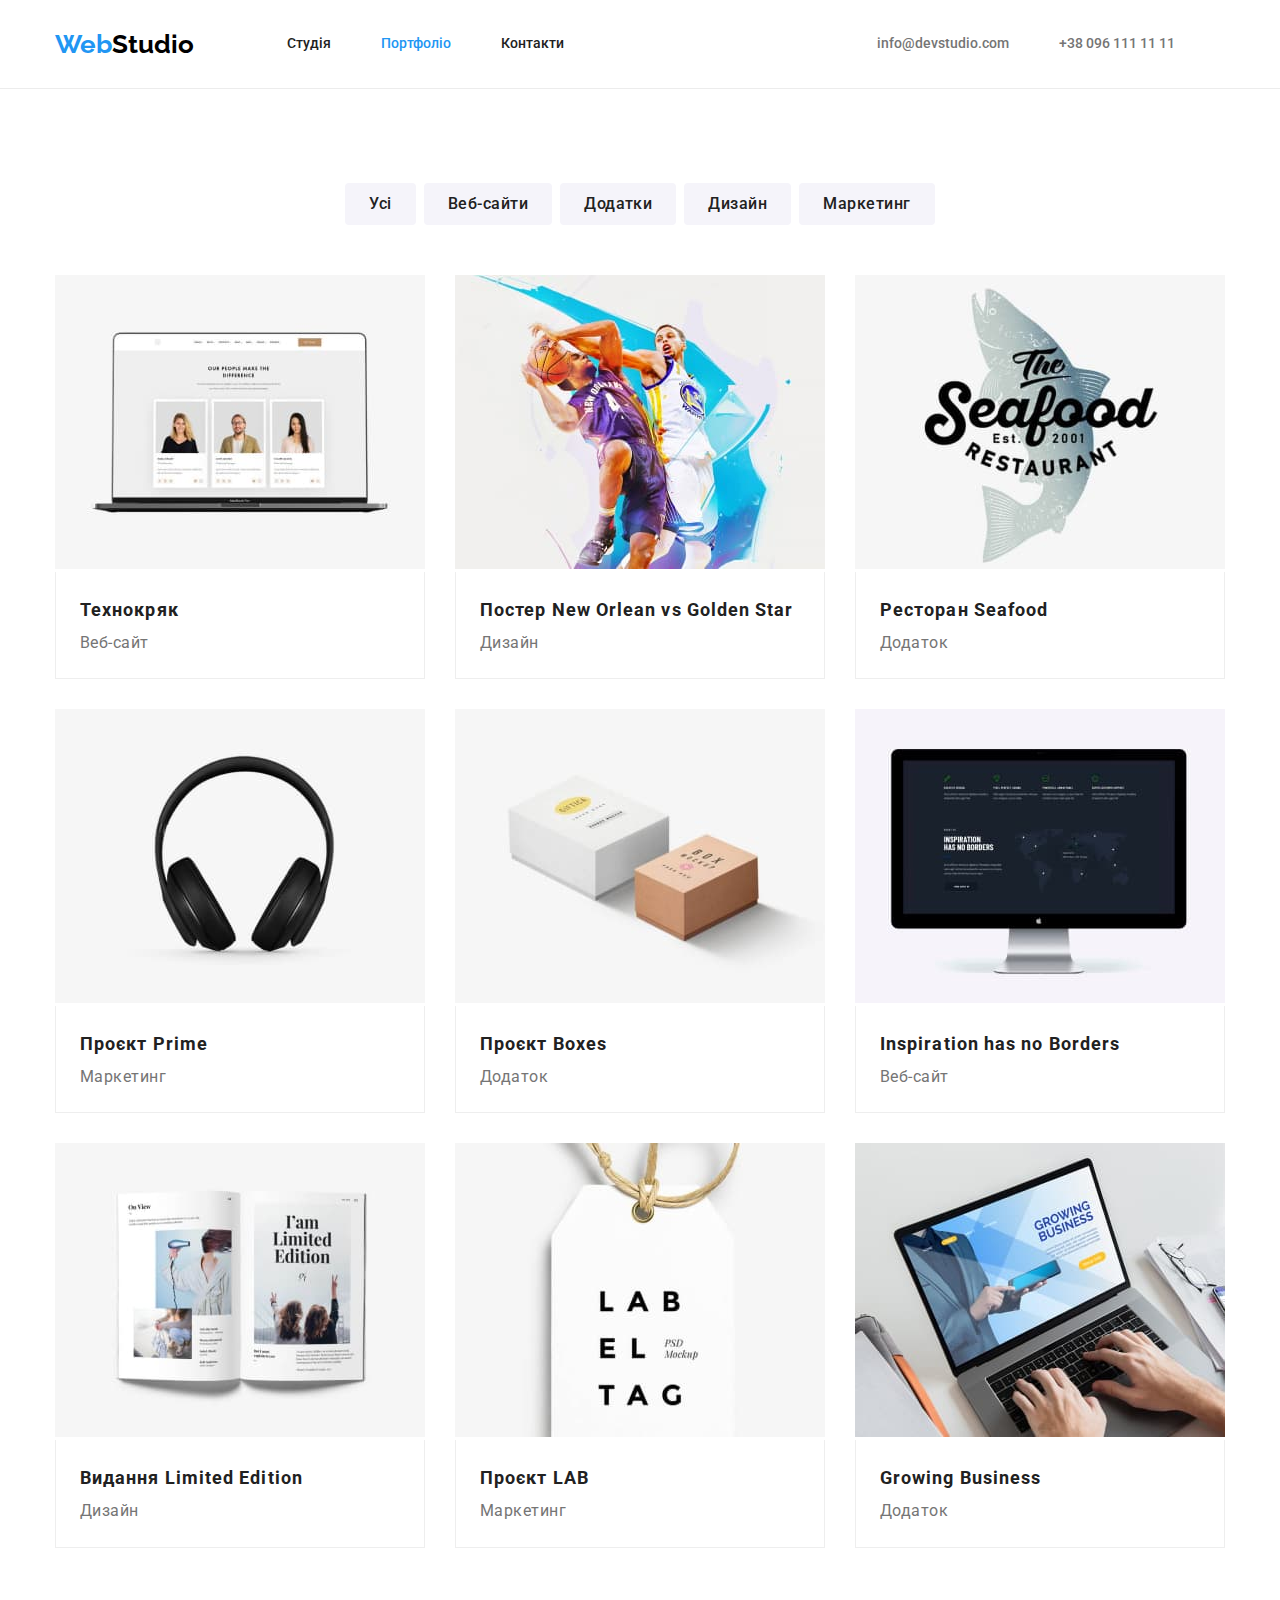
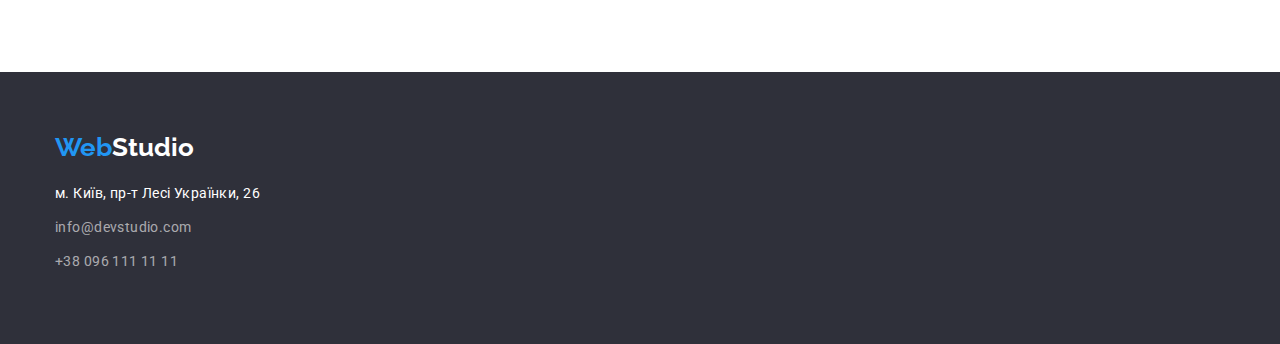
==== portfolio.html @ 7c30588b "/" ====
<!DOCTYPE html>
<html lang="uk">
    <head>
        <meta charset="UTF-8">
        <meta http-equiv="X-UA-Compatible" content="IE=edge">
        <meta name="viewport" content="width=device-width, initial-scale=1.0">
        <link href="https://fonts.googleapis.com/css2?family=Montserrat:wght@400;700&family=Raleway:wght@700&family=Roboto:wght@400;500;700;900&display=swap" rel="stylesheet">
        <link rel="stylesheet" href="https://cdnjs.cloudflare.com/ajax/libs/modern-normalize/1.1.0/modern-normalize.min.css">
        <link rel="stylesheet" href="./css/styles.css">
        <title>WebStudio</title>
    </head>
<body>
    <header class="header">
        <div class="container main-nav">
            <nav class="nav-heder">
                <a class="logo-type" href="/"><span class="logo">Web</span>Studio</a>
                <ul class="site-nav items-nav">
                    <li class="items"><a class="link" href="./index.html">Студія</a></li>
                    <li class="items"><a class="link current" href="./portfolio.html">Портфоліо</a></li>
                    <li class="items"><a class="link" href="#">Контакти</a></li>
                </ul>
            </nav>
                <ul class="auth-nav items-nav">
                    <li class="items"><a class="link" href="mailto:info@devstudio.com">info@devstudio.com</a></li>
                    <li class="items"><a class="link" href="tel:+380961111111">+38 096 111 11 11</a></li>
                </ul>
        </div>
    </header>
    <main>
        <section class="portfolio-nav">
            <div class="container">
                <h1 class="visually-hidden">Наші проекти</h1>
            <ul class="about">
                <li class="about-nav"><button class="list-button" type="button">Усі</button></li>
                <li class="about-nav"><button class="list-button" type="button">Веб-сайти</button></li>
                <li class="about-nav"><button class="list-button" type="button">Додатки</button></li>
                <li class="about-nav"><button class="list-button" type="button">Дизайн</button></li>
                <li class="about-nav"><button class="list-button" type="button">Маркетинг</button></li>
            </ul>
            </div>
            <div class="container">
                <ul class="flex-container">
                    <li class="flex-element">
                        <img src="./images/tehnokryak.jpg" alt="Команда веб-сайту" width="370">
                        <div class="subtitle-element">
                            <h2 class="heading">Технокряк</h2>
                            <p class="subtitle">Веб-сайт</p>
                        </div>
                    </li>
                    <li class="flex-element">
                        <img src="./images/orlean.jpg" alt="Два чоловіка грають у баскетбол" width="370">
                        <div class="subtitle-element">
                            <h2 class="heading">Постер New Orlean vs Golden Star</h2>
                            <p class="subtitle">Дизайн</p>
                        </div>
                    </li>
                    <li class="flex-element">
                        <img src="./images/seafood.jpg" alt="Логотип ресторану Seafood" width="370">
                        <div class="subtitle-element">
                            <h2 class="heading">Ресторан Seafood</h2>
                            <p class="subtitle">Додаток</p>
                        </div>
                    </li>
                    <li class="flex-element">
                        <img src="./images/prime.jpg" alt="Навушники" width="370">
                        <div class="subtitle-element">
                            <h2 class="heading">Проєкт Prime</h2>
                            <p class="subtitle">Маркетинг</p>
                        </div>
                    </li>
                    <li class="flex-element">
                        <img src="./images/Boxes.jpg" alt="Дві коробки" width="370">
                        <div class="subtitle-element">
                            <h2 class="heading">Проєкт Boxes</h2>
                            <p class="subtitle">Додаток</p>
                        </div>
                    </li>
                    <li class="flex-element">
                        <img src="./images/inspiration.jpg" alt="Монітор" width="370">
                        <div class="subtitle-element">
                            <h2 class="heading">Inspiration has no Borders</h2>
                            <p class="subtitle">Веб-сайт</p>
                        </div>
                    </li>
                    <li class="flex-element">
                        <img src="./images/limited.jpg" alt="Розкритий журнал" width="370">
                        <div class="subtitle-element">
                            <h2 class="heading">Видання Limited Edition</h2>
                            <p class="subtitle">Дизайн</p>
                        </div>
                    </li>
                    <li class="flex-element">
                        <img src="./images/lab.jpg" alt="Зображення ярлика" width="370">
                        <div class="subtitle-element">
                            <h2 class="heading">Проєкт LAB</h2>
                            <p class="subtitle">Маркетинг</p>
                        </div>
                    </li>
                    <li class="flex-element">
                        <img src="./images/business.jpg" alt="Робота за ноутбуком" width="370">
                        <div class="subtitle-element">
                            <h2 class="heading">Growing Business</h2>
                            <p class="subtitle">Додаток</p>
                        </div>
                    </li>
                </ul>
            </div>
            
        </section>
    </main>
    <footer class="bottom"> 
        <div class="container"> 
            <a class="logo-type one" href="/"><span class="logo">Web</span>Studio</a> 
            <address> 
                <ul> 
                    <li class="basement"> 
                        <a class="list" href="https://goo.gl/maps/CPtrU1FHBa2aNyZL9" target="_blank" 
                        rel="noopener noreferrer nofollow">м. Київ, пр-т Лесі Українки, 26</a> 
                    </li> 
                    <li class="basement"> 
                        <a class="list item" href="mailto:info@devstudio.com">info@devstudio.com</a> 
                    </li> 
                    <li class="basement"> 
                        <a class="list item" href="tel:+380961111111">+38 096 111 11 11</a> 
                    </li> 
                </ul> 
            </address> 
        </div> 
    </footer>
</body>
</html>
---- css/styles.css ----
:root{
    --color-primery: #212121;
    --color-secondary: #757575;
    --color-brend: #2196f3;
    --color-accent:#ffffff;
    --background-primery: #f5f5f5;
}

body{
    color: var(--color-primery);
    font-family: "Roboto", sans-serif;
    font-size: 14px;
    font-weight: 400;
}

li {
    list-style: none;
}

h1,
h2,
h3,
p,
ul{
    margin: 0;
    padding: 0;
}

/* header */

.header{
    display: block;
    border-bottom: 1px solid #ececec;
}

.items-nav{
    margin: 0;
    padding: 0;
    list-style: none;
}

.container {
max-width: 1200px;
margin-left: auto;
margin-right: auto;
padding: 0 15px;
}

.site-nav {
    display: flex;
    margin-left: 93px;
    
}

.site-nav .link{
    display: block;
   
}

.items{
    margin-right: 50px;
}

.site-nav .items:not(:last-child) {
    margin-right: 50px;
}

.nav-heder{
    display: flex;
    align-items: center;
}

.auth-nav{
    color: var(--color-secondary);

    display: flex;
    margin-left: auto;
}

.auth-nav .item + .item{
    margin-left: 50px;
}

.main-nav{
    line-height: 1.71;

    display: flex;
    align-items:center;
}


.logo-type{
    color: #000000;
    font-family: 'Raleway',sans-serif;
    font-weight: 700;
    font-size: 26px;
    line-height: 1.19;
    text-decoration: none;

    display: flex;
    }

.logo{
  color: var(--color-brend);
  text-decoration: none;
}

.link{
    color: inherit;
    font-weight: 500;
    text-decoration: none;

    padding-top: 32px;
    padding-bottom: 32px;
}

.site-nav .link:hover, 
.site-nav .link:focus{
    color: var(--color-brend);
}

.site-nav .link.current{
    color: var(--color-brend);
}

.auth-nav .link:hover, 
.auth-nav .link:focus{
    color: var(--color-brend);
}


/* main */

.section{
    padding-top: 47px;
    padding-bottom: 47px;
    }

.features{
    padding-top: 94px;
    padding-bottom: 94px;
}    

.hero{
    line-height: 1.71;

    text-align: center;
    padding: 200px 0;
    background: #2f303a;
}
.section-caption{
    color: var(--color-accent);
    font-weight: 900;
    font-size: 44px;
    line-height: 1.36;
    text-align: center;
    letter-spacing: 0.06em;
    text-transform: uppercase;

    width: 696px;
    margin-top: 0;
    margin-bottom: 30px;
    margin-left: auto;
    margin-right: auto;
}
.buttons{
    color: var(--color-accent);
   background-color: var(--color-brend); 
    font-weight: 700;
    font-size: 16px;
    line-height: 1.88;
    width: 216px;
    padding: 10px;

    align-items: center;
    text-align: center;
    letter-spacing: 0.06em;
    cursor: pointer;
    border-radius: 4px;
    border-color: transparent;
}

.buttons:hover,
.buttons:focus{
    color: var(--color-accent);
    background-color: var(--color-secondary);
}

.work{
    display: flex;

    line-height: 1.71;
}    

.work .work-item:not(:last-child) {
    margin-right: 30px;
}

.visually-hidden {
    position: absolute;
    white-space: nowrap;
    width: 1px;
    height: 1px;
    overflow: hidden;
    border: 0;
    padding: 0;
    clip: rect(0 0 0 0);
    clip-path: inset(50%);
    margin: -1px;
}

.title{
    font-size: 14px;
    font-weight: 700;
    text-transform: uppercase;
    line-height: 1.17;

    margin-bottom: 10px;
}

.work-text{
    color: var(--color-secondary);
}

.section-subject{
    padding-bottom: 94px;
}

.subject{
    font-weight: 700;
    font-size: 36px;
    line-height: 1.17;
    text-align: center;
    letter-spacing: 0.03em;

    margin-bottom: 50px;
}

.section-img{
    /* background: #f5f4fa; */

    padding-top: 94px;
    padding-bottom: 94px;
}

.img{
    line-height: 1.71;

    display: flex;
    max-width: 100%;
    height: auto;
}

.img .img-item:not(:last-child) {
    padding-right: 30px;
}

.img-item{
    text-align: center;
}

.name-desc{
    padding-top: 30px;
    padding-bottom: 30px;
}
.name{
    font-weight: 500;
    font-size: 16px;
    line-height: 1.19;
    letter-spacing: 0.03em;

    padding-bottom: 10px;
}

.desc{
    font-size: 16px;
    line-height: 1.19;
    color: var(--color-secondary);
    letter-spacing: 0.03em;
}

/* footer */

.bottom{
    background: #2f303a;

    display: block;
    padding-top: 60px;
    padding-bottom: 60px;
}

.one{
    color: var(--color-accent);
    margin-bottom: 20px;
}

.list{
    color: var(--color-accent);
    letter-spacing: 0.03em;
    font-style: normal;
    text-decoration: none;
    line-height: 1.71;
}
  
.list:hover,
.list:focus{
color: var(--color-brend);
}

.item{
    color: rgba(255, 255, 255, 0.6);
} 

.basement{
    margin-bottom: 10px;
}

/* Portfolio */

.list-button{
    color: var(--color-primery);
    background-color: #f5f4fa;
    font-weight: 500;
    font-size: 16px;
    line-height: 1.63;  
    letter-spacing: 0.03em;
    cursor: pointer;

    border-radius: 4px;
    padding-top: 6px;
    padding-bottom: 6px;
    padding-left: 22px;
    padding-right: 22px;
    border-color: transparent;
}

.list-button:hover, 
.list-button:focus{
    color: var(--color-accent);
    background-color: #2196f3;
}

.heading{
    font-weight: 700;
    font-size: 18px;
    line-height: 2;
    letter-spacing: 0.06em;
}

.subtitle{
    font-size: 16px;
    line-height: 1.88;
    letter-spacing: 0.03em;
    color: var(--color-secondary);
}

.portfolio-nav{
    padding-bottom: 94px;
    padding-top: 94px;
}
   
.about{
    display: flex;
    justify-content: center;
    margin-bottom: 50px;
}

.about .about-nav:not(:last-child) {
    padding-right: 8px;
}

.flex-container{
    display: flex;
    flex-wrap: wrap;

}

.flex-element{
    width: 370px;
    margin-right: 30px;
    margin-bottom: 30px;
}

.flex-element:nth-child(3n){
    margin-right: 0;
}

.subtitle-element{
    padding: 20px 24px;
    border-bottom: 1px solid #EEEEEE;
    border-left: 1px solid #EEEEEE;
    border-right: 1px solid #EEEEEE;
}
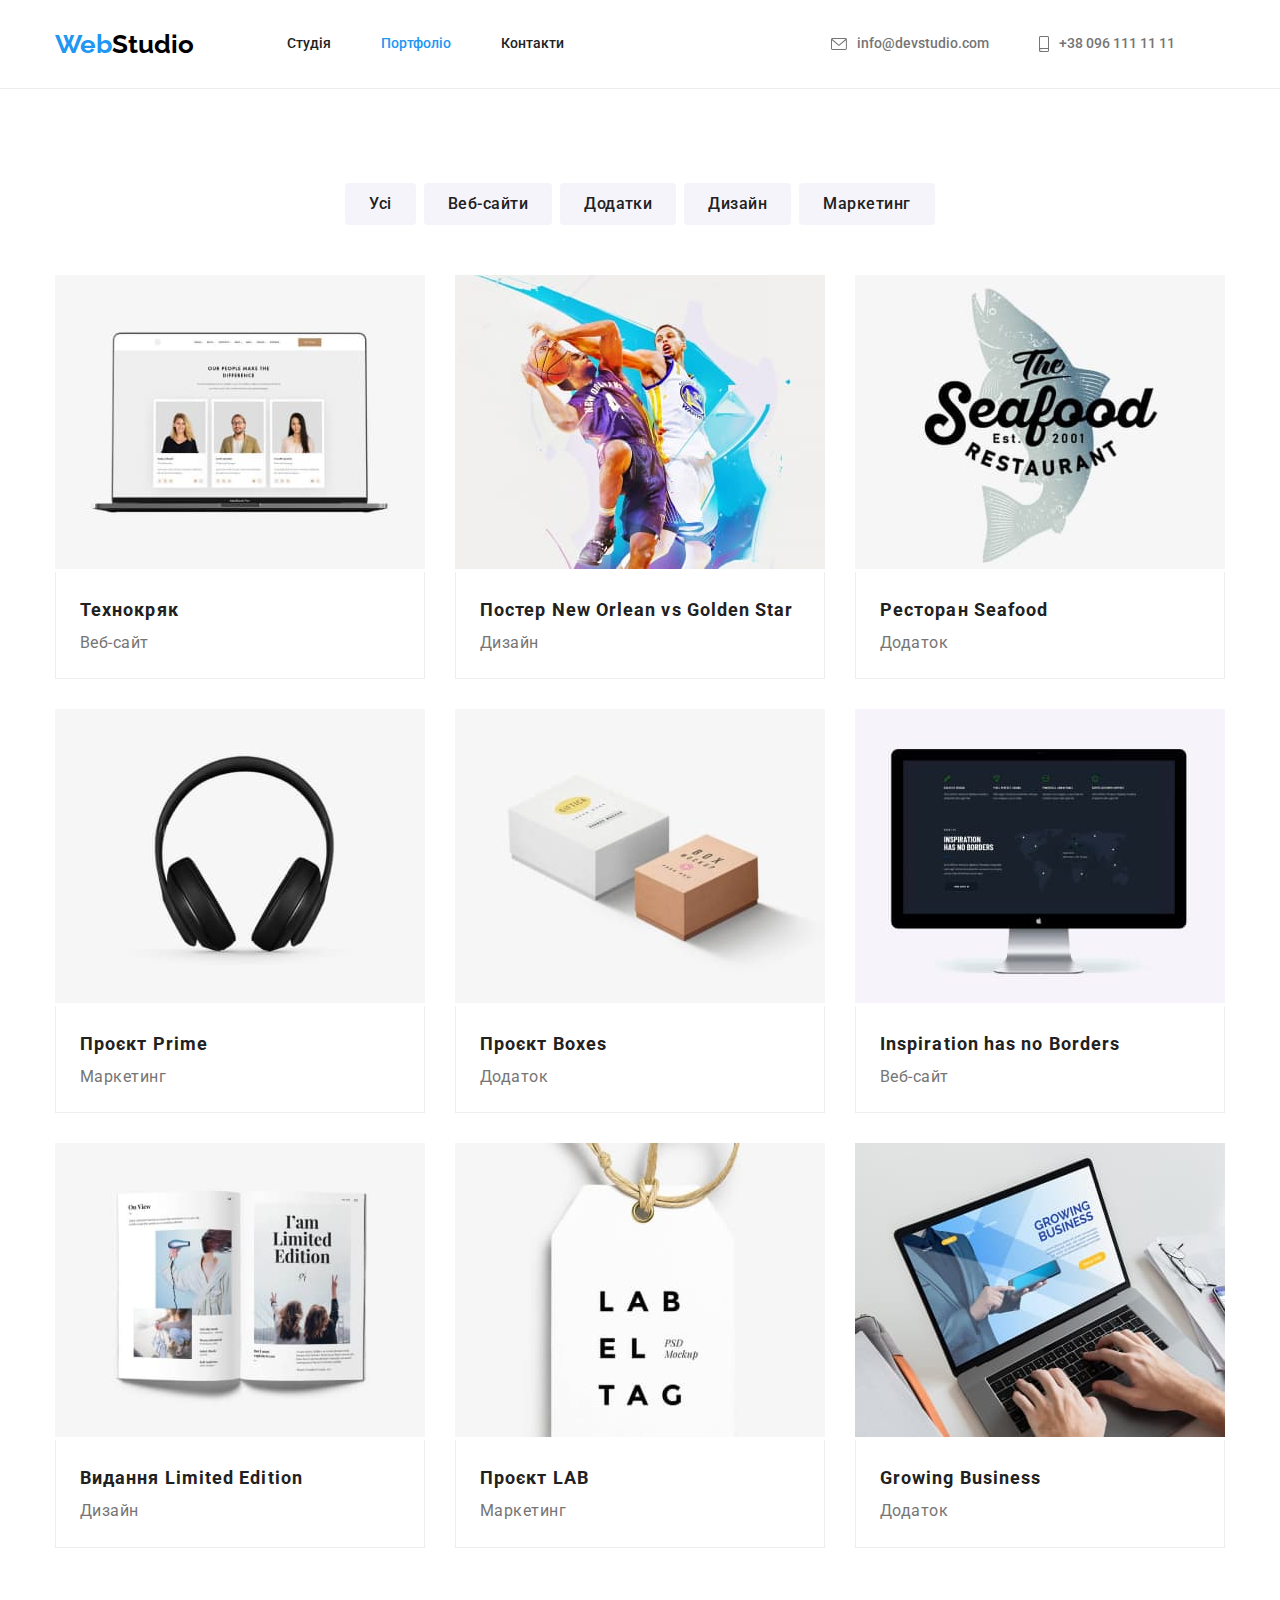
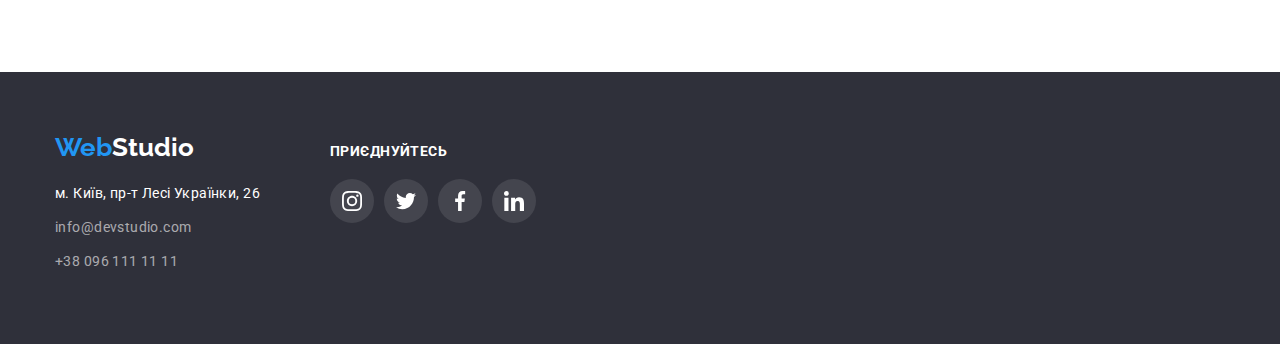
==== commit 19e19462: "додала декоративні ефекти" ====
--- a/portfolio.html
+++ b/portfolio.html
@@ -21,8 +21,17 @@
                 </ul>
             </nav>
                 <ul class="auth-nav items-nav">
-                    <li class="items"><a class="link" href="mailto:info@devstudio.com">info@devstudio.com</a></li>
-                    <li class="items"><a class="link" href="tel:+380961111111">+38 096 111 11 11</a></li>
+                    <li class="items">
+                        <svg  class = "icon" width="16" height="12">
+                            <use href="./images/icons.svg#icon-envelope"></use>                          
+                        </svg>
+                        <a class="link" href="mailto:info@devstudio.com">info@devstudio.com</a></li>
+                    <li class="items">
+                        <svg  class = "icon" width="10" height="16">
+                            <use href="./images/icons.svg#icon-smartphone"></use>                          </use>
+                        </svg>
+                        <a class="link" href="tel:+380961111111">+38 096 111 11 11</a>
+                    </li>
                 </ul>
         </div>
     </header>
@@ -30,102 +39,157 @@
         <section class="portfolio-nav">
             <div class="container">
                 <h1 class="visually-hidden">Наші проекти</h1>
-            <ul class="about">
-                <li class="about-nav"><button class="list-button" type="button">Усі</button></li>
-                <li class="about-nav"><button class="list-button" type="button">Веб-сайти</button></li>
-                <li class="about-nav"><button class="list-button" type="button">Додатки</button></li>
-                <li class="about-nav"><button class="list-button" type="button">Дизайн</button></li>
-                <li class="about-nav"><button class="list-button" type="button">Маркетинг</button></li>
-            </ul>
+                <ul class="about">
+                    <li class="about-nav"><button class="list-button" type="button">Усі</button></li>
+                    <li class="about-nav"><button class="list-button" type="button">Веб-сайти</button></li>
+                    <li class="about-nav"><button class="list-button" type="button">Додатки</button></li>
+                    <li class="about-nav"><button class="list-button" type="button">Дизайн</button></li>
+                    <li class="about-nav"><button class="list-button" type="button">Маркетинг</button></li>
+                </ul>
             </div>
             <div class="container">
                 <ul class="flex-container">
                     <li class="flex-element">
-                        <img src="./images/tehnokryak.jpg" alt="Команда веб-сайту" width="370">
-                        <div class="subtitle-element">
-                            <h2 class="heading">Технокряк</h2>
-                            <p class="subtitle">Веб-сайт</p>
-                        </div>
+                        <a class="box">
+                            <img src="./images/tehnokryak.jpg" alt="Команда веб-сайту" width="370">
+                            <div class="subtitle-element">
+                                <h2 class="heading">Технокряк</h2>
+                                <p class="subtitle">Веб-сайт</p>
+                            </div>
+                        </a>
                     </li>
                     <li class="flex-element">
-                        <img src="./images/orlean.jpg" alt="Два чоловіка грають у баскетбол" width="370">
-                        <div class="subtitle-element">
-                            <h2 class="heading">Постер New Orlean vs Golden Star</h2>
-                            <p class="subtitle">Дизайн</p>
-                        </div>
+                        <a class="box">
+                            <img src="./images/orlean.jpg" alt="Два чоловіка грають у баскетбол" width="370">
+                            <div class="subtitle-element">
+                                <h2 class="heading">Постер New Orlean vs Golden Star</h2>
+                                <p class="subtitle">Дизайн</p>
+                            </div>
+                        </a>
                     </li>
                     <li class="flex-element">
-                        <img src="./images/seafood.jpg" alt="Логотип ресторану Seafood" width="370">
-                        <div class="subtitle-element">
-                            <h2 class="heading">Ресторан Seafood</h2>
-                            <p class="subtitle">Додаток</p>
-                        </div>
+                        <a class="box">
+                            <img src="./images/seafood.jpg" alt="Логотип ресторану Seafood" width="370">
+                            <div class="subtitle-element">
+                                <h2 class="heading">Ресторан Seafood</h2>
+                                <p class="subtitle">Додаток</p>
+                            </div>
+                        </a>
                     </li>
                     <li class="flex-element">
-                        <img src="./images/prime.jpg" alt="Навушники" width="370">
-                        <div class="subtitle-element">
-                            <h2 class="heading">Проєкт Prime</h2>
-                            <p class="subtitle">Маркетинг</p>
-                        </div>
+                        <a class="box">
+                            <img src="./images/prime.jpg" alt="Навушники" width="370">
+                             <div class="subtitle-element">
+                                <h2 class="heading">Проєкт Prime</h2>
+                                <p class="subtitle">Маркетинг</p>
+                            </div>
+                        </a>
                     </li>
                     <li class="flex-element">
-                        <img src="./images/Boxes.jpg" alt="Дві коробки" width="370">
-                        <div class="subtitle-element">
-                            <h2 class="heading">Проєкт Boxes</h2>
-                            <p class="subtitle">Додаток</p>
-                        </div>
+                        <a class="box">
+                            <img src="./images/Boxes.jpg" alt="Дві коробки" width="370">
+                            <div class="subtitle-element">
+                                <h2 class="heading">Проєкт Boxes</h2>
+                                <p class="subtitle">Додаток</p>
+                            </div>
+                        </a>
                     </li>
                     <li class="flex-element">
-                        <img src="./images/inspiration.jpg" alt="Монітор" width="370">
-                        <div class="subtitle-element">
-                            <h2 class="heading">Inspiration has no Borders</h2>
-                            <p class="subtitle">Веб-сайт</p>
-                        </div>
+                        <a class="box">
+                            <img src="./images/inspiration.jpg" alt="Монітор" width="370">
+                            <div class="subtitle-element">
+                                <h2 class="heading">Inspiration has no Borders</h2>
+                                <p class="subtitle">Веб-сайт</p>
+                            </div>
+                        </a>
                     </li>
                     <li class="flex-element">
-                        <img src="./images/limited.jpg" alt="Розкритий журнал" width="370">
-                        <div class="subtitle-element">
-                            <h2 class="heading">Видання Limited Edition</h2>
-                            <p class="subtitle">Дизайн</p>
-                        </div>
+                        <a class="box">
+                            <img src="./images/limited.jpg" alt="Розкритий журнал" width="370">
+                            <div class="subtitle-element">
+                                <h2 class="heading">Видання Limited Edition</h2>
+                                <p class="subtitle">Дизайн</p>
+                             </div>
+                        </a>
                     </li>
                     <li class="flex-element">
-                        <img src="./images/lab.jpg" alt="Зображення ярлика" width="370">
-                        <div class="subtitle-element">
-                            <h2 class="heading">Проєкт LAB</h2>
-                            <p class="subtitle">Маркетинг</p>
-                        </div>
+                        <a class="box">
+                            <img src="./images/lab.jpg" alt="Зображення ярлика" width="370">
+                            <div class="subtitle-element">
+                                <h2 class="heading">Проєкт LAB</h2>
+                                <p class="subtitle">Маркетинг</p>
+                            </div>
+                        </a>
                     </li>
                     <li class="flex-element">
-                        <img src="./images/business.jpg" alt="Робота за ноутбуком" width="370">
-                        <div class="subtitle-element">
-                            <h2 class="heading">Growing Business</h2>
-                            <p class="subtitle">Додаток</p>
-                        </div>
+                        <a class="box">
+                            <img src="./images/business.jpg" alt="Робота за ноутбуком" width="370">
+                            <div class="subtitle-element">
+                                <h2 class="heading">Growing Business</h2>
+                                <p class="subtitle">Додаток</p>
+                            </div>
+                        </a>
                     </li>
                 </ul>
             </div>
-            
         </section>
     </main>
     <footer class="bottom"> 
         <div class="container"> 
-            <a class="logo-type one" href="/"><span class="logo">Web</span>Studio</a> 
-            <address> 
-                <ul> 
-                    <li class="basement"> 
-                        <a class="list" href="https://goo.gl/maps/CPtrU1FHBa2aNyZL9" target="_blank" 
-                        rel="noopener noreferrer nofollow">м. Київ, пр-т Лесі Українки, 26</a> 
-                    </li> 
-                    <li class="basement"> 
-                        <a class="list item" href="mailto:info@devstudio.com">info@devstudio.com</a> 
-                    </li> 
-                    <li class="basement"> 
-                        <a class="list item" href="tel:+380961111111">+38 096 111 11 11</a> 
-                    </li> 
-                </ul> 
-            </address> 
+            <div class="footer">
+                <div>
+                    <a class="logo-type one" href="/"><span class="logo">Web</span>Studio</a> 
+                    <address> 
+                        <ul> 
+                            <li class="basement"> 
+                                <a class="list" href="https://goo.gl/maps/CPtrU1FHBa2aNyZL9" target="_blank" 
+                                rel="noopener noreferrer nofollow">м. Київ, пр-т Лесі Українки, 26</a> 
+                            </li> 
+                            <li class="basement"> 
+                                <a class="list item" href="mailto:info@devstudio.com">info@devstudio.com</a> 
+                            </li> 
+                            <li class="basement"> 
+                                <a class="list item" href="tel:+380961111111">+38 096 111 11 11</a> 
+                            </li> 
+                        </ul> 
+                    </address> 
+                </div>
+                <div>
+                    <p class="foot-text">приєднуйтесь</p>
+                    <ul class="social">
+                        <li>
+                            <a class="foot-social" href="#">
+                                <svg width="20" height="20">
+                                    <use href="./images/icons.svg#icon-instagram">
+                                </svg>
+                            </a>
+                        </li>
+                        <li>
+                            <a class="foot-social" href="#">
+                                <svg width="20" height="20">
+                                    <use href="./images/icons.svg#icon-twitter">
+                                </svg>
+                            </a>    
+                        </li>
+                        <li>
+                            <a class="foot-social" href="#">
+                                <svg width="20" height="20">
+                                    <use href="./images/icons.svg#icon-facebook">
+                                </svg>
+                            </a>
+                        </li>
+                        <li>
+                            <a class="foot-social" href="#">
+                                <svg width="20" height="20">
+                                    <use href="./images/icons.svg#icon-linkedin">
+                                </svg>
+                            </a>
+                        </li>
+                    </ul>
+                </div>
+            </div>
+            
         </div> 
-    </footer>
+    </footer> 
 </body>
 </html>--- a/css/styles.css
+++ b/css/styles.css
@@ -59,9 +59,18 @@
 
 .items{
     margin-right: 50px;
-}
-
-.site-nav .items:not(:last-child) {
+    gap: 10px;
+    display: flex;
+    align-items: center;
+    fill: var(--color-secondary);
+}
+
+.icon{
+    fill: currentColor;
+}
+  
+
+.site-nav .items:not(:last-child){
     margin-right: 50px;
 }
 
@@ -117,6 +126,7 @@
 .site-nav .link:hover, 
 .site-nav .link:focus{
     color: var(--color-brend);
+
 }
 
 .site-nav .link.current{
@@ -128,12 +138,16 @@
     color: var(--color-brend);
 }
 
+.items:hover .icon{
+    fill: var(--color-brend);
+}
+
 
 /* main */
 
 .section{
-    padding-top: 47px;
-    padding-bottom: 47px;
+    padding-top: 94px;
+    padding-bottom: 94px;
     }
 
 .features{
@@ -146,8 +160,22 @@
 
     text-align: center;
     padding: 200px 0;
-    background: #2f303a;
-}
+    
+    background-image: linear-gradient(
+        rgba(47, 48, 58, 0.4),
+        rgba(47, 48, 58, 0.4)
+    ),  
+    url('../images/hero.jpg');
+    background-position: center;
+    background-repeat: no-repeat;
+    background-size: contain;
+    
+    height: 600px;
+    max-width: 1600px;
+    margin-left: auto;
+    margin-right: auto;
+}
+
 .section-caption{
     color: var(--color-accent);
     font-weight: 900;
@@ -184,6 +212,19 @@
 .buttons:focus{
     color: var(--color-accent);
     background-color: var(--color-secondary);
+}
+
+/* Особливості */
+
+.featur{
+    display: flex;
+    width: 270px;
+    height: 120px;
+    align-items: center;
+    justify-content: center;
+    background-color: #f5f4fa;
+    margin-bottom: 56px;
+    border-radius: 4px;
 }
 
 .work{
@@ -236,8 +277,10 @@
     margin-bottom: 50px;
 }
 
+/* Наша команда */
+
 .section-img{
-    /* background: #f5f4fa; */
+    background: #f5f4fa;
 
     padding-top: 94px;
     padding-bottom: 94px;
@@ -247,21 +290,27 @@
     line-height: 1.71;
 
     display: flex;
+}
+
+.img .img-item:not(:last-child) {
+    margin-right: 30px;
+}
+
+.img-item{
+    text-align: center;
+
+    box-shadow: 0px 1px 3px rgba(0, 0, 0, 0.12), 0px 1px 1px rgba(0, 0, 0, 0.14), 0px 2px 1px rgba(0, 0, 0, 0.2);
+    border-radius: 0px 0px 4px 4px;
+}
+
+.img-item img{
     max-width: 100%;
     height: auto;
 }
 
-.img .img-item:not(:last-child) {
-    padding-right: 30px;
-}
-
-.img-item{
-    text-align: center;
-}
-
 .name-desc{
     padding-top: 30px;
-    padding-bottom: 30px;
+    padding-bottom: 16px;
 }
 .name{
     font-weight: 500;
@@ -279,6 +328,54 @@
     letter-spacing: 0.03em;
 }
 
+.social{
+    display: flex;
+    align-items: center;
+    gap: 10px;
+    justify-content: center;
+    padding-bottom: 30px;
+}
+
+.social-nav{
+    display: flex;
+    align-items: center;
+    justify-content: center;
+    width: 44px;
+    height: 44px;
+    fill: #afb1b8;
+    border-radius: 50%;
+    background-color: var(--color-accent);
+}
+
+.social-nav:hover{
+    fill: var(--color-accent);
+    background-color: var(--color-brend);
+}
+
+/* постійні клієнти */
+
+.clients{
+    display: flex;
+    width: 170px;
+    height: 92px;
+    border: 1px solid #afb1b8;
+    border-radius: 4px;
+    align-items: center;
+    justify-content: center;
+    fill: #afb1b8;
+}
+
+.clients:hover{
+    background-color: var(--background-primery);
+    fill: var(--color-brend);
+    border: 1px solid #2196f3;
+}
+.clients-list{
+    display: flex;
+    gap: 30px;
+    padding-bottom: 94px;
+}
+
 /* footer */
 
 .bottom{
@@ -313,6 +410,40 @@
 
 .basement{
     margin-bottom: 10px;
+}
+
+.footer{
+    display: flex;
+    align-items: baseline;
+    gap: 70px;
+}
+
+.foot-text{
+    font-weight: 700;
+    font-size: 14px;
+    line-height: 1.14;
+    letter-spacing: 0.03em;
+    text-transform: uppercase;
+    color: var(--color-accent);
+
+    margin-bottom: 20px;
+}
+
+.foot-social{
+    display: flex;
+    align-items: center;
+    justify-content: center;
+    width: 44px;
+    height: 44px;
+    fill: var(--color-accent);
+    border-radius: 50%;
+    background: rgba(255, 255, 255, 0.1);
+    gap: 10px; 
+}
+
+.foot-social:hover{
+    fill: var(--color-accent);
+    background-color: var(--color-brend);
 }
 
 /* Portfolio */
@@ -372,7 +503,6 @@
 .flex-container{
     display: flex;
     flex-wrap: wrap;
-
 }
 
 .flex-element{
@@ -391,3 +521,13 @@
     border-left: 1px solid #EEEEEE;
     border-right: 1px solid #EEEEEE;
 }
+
+.box{
+    display: block;
+}
+
+.box:hover,
+.box:focus{
+    background: var(--color-accent);
+    box-shadow: 0px 1px 1px rgba(0, 0, 0, 0.12), 0px 4px 4px rgba(0, 0, 0, 0.06), 1px 4px 6px rgba(0, 0, 0, 0.16);
+}
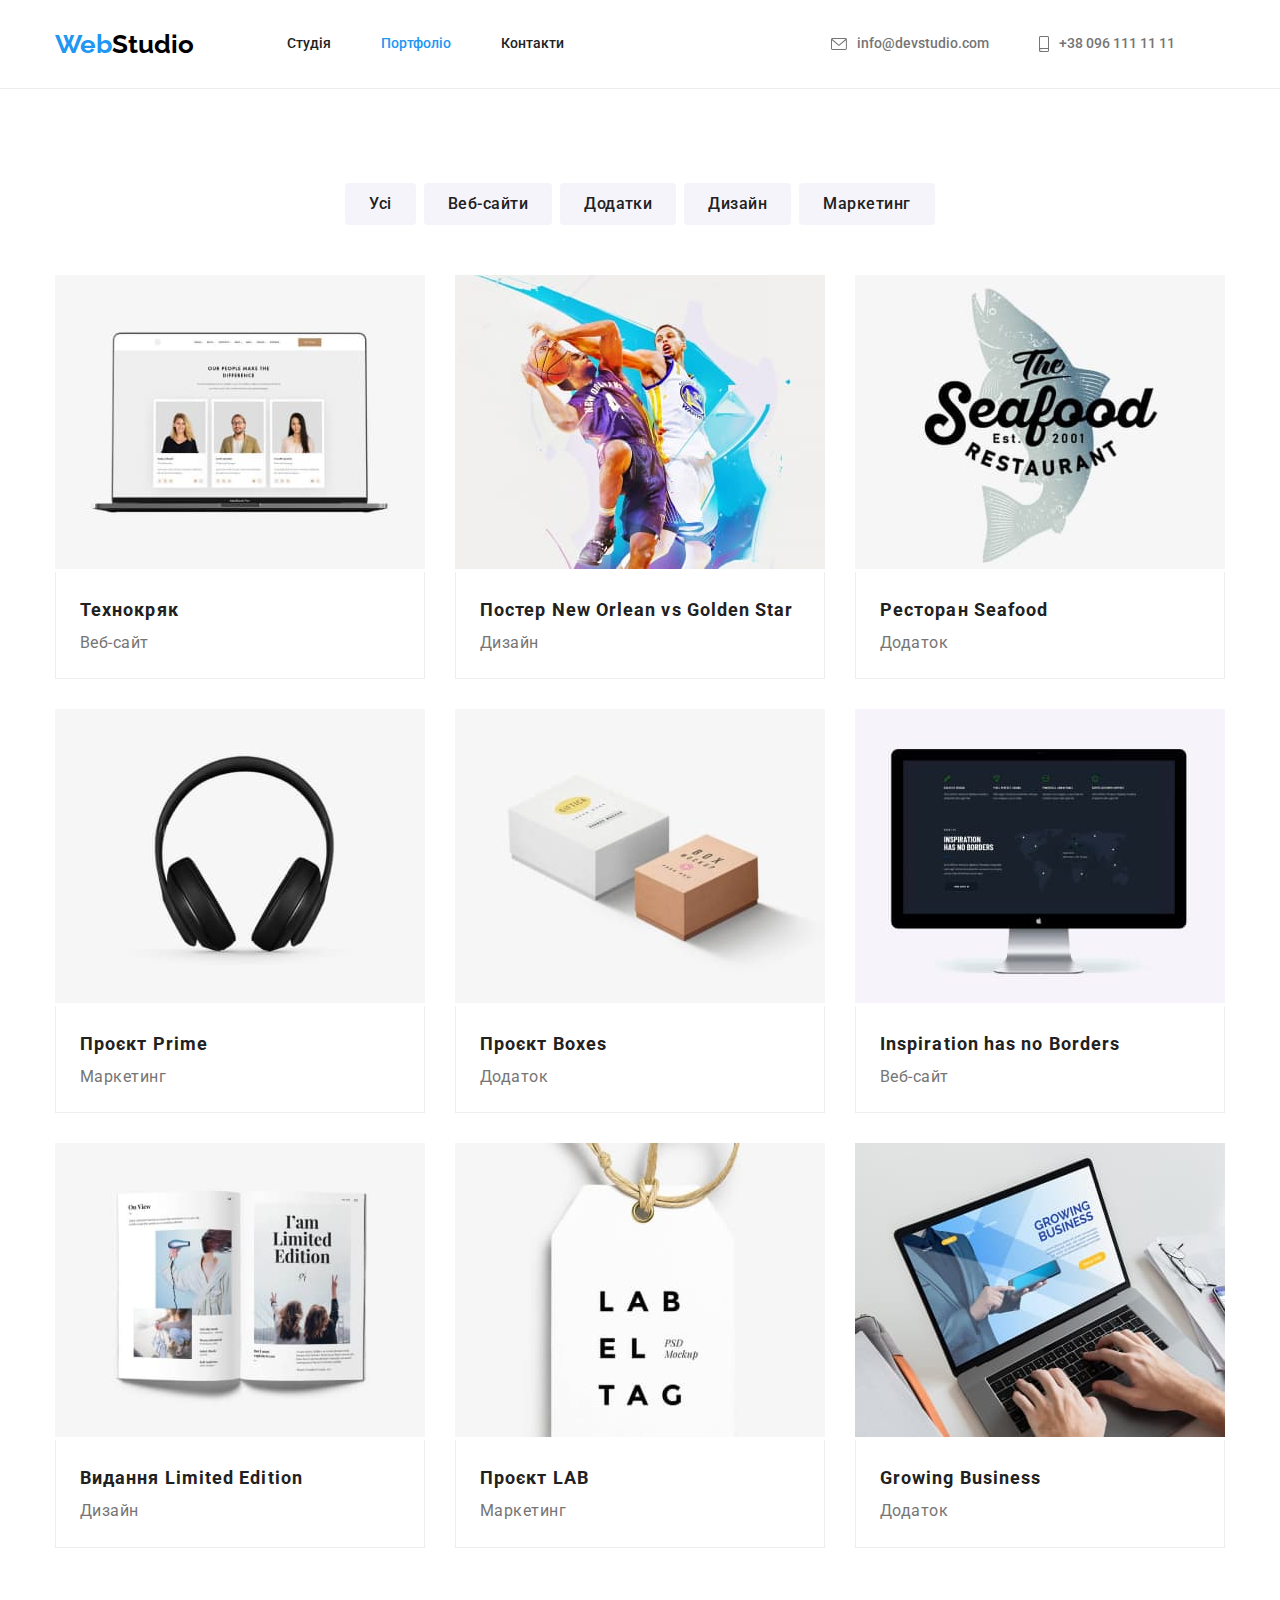
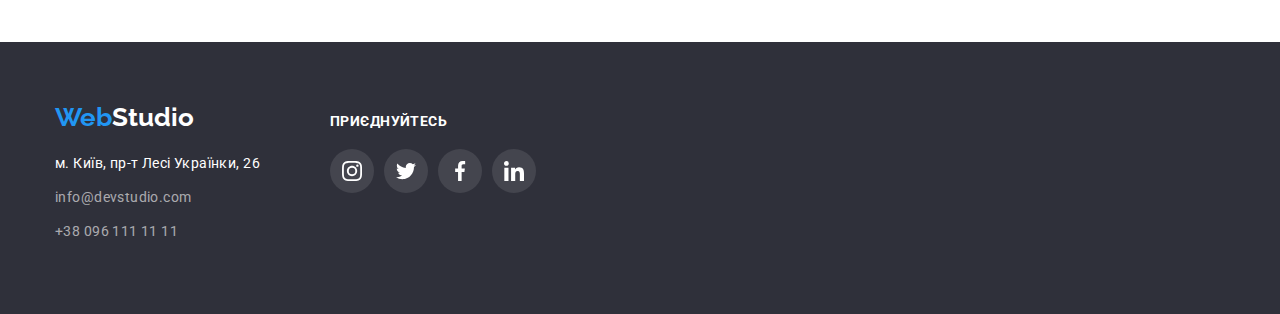
==== commit 44b94481: "задала фокуси в посиланнях" ====
--- a/portfolio.html
+++ b/portfolio.html
@@ -20,19 +20,23 @@
                     <li class="items"><a class="link" href="#">Контакти</a></li>
                 </ul>
             </nav>
-                <ul class="auth-nav items-nav">
-                    <li class="items">
+            <ul class="auth-nav items-nav">
+                <li class="items">
+                    <a class="link" href="mailto:info@devstudio.com"> 
                         <svg  class = "icon" width="16" height="12">
-                            <use href="./images/icons.svg#icon-envelope"></use>                          
-                        </svg>
-                        <a class="link" href="mailto:info@devstudio.com">info@devstudio.com</a></li>
-                    <li class="items">
+                        <use href="./images/icons.svg#icon-envelope"></use>                          
+                    </svg>info@devstudio.com
+                    </a>
+                </li>
+                <li class="items">
+                    <a class="link" href="tel:+380961111111">
                         <svg  class = "icon" width="10" height="16">
                             <use href="./images/icons.svg#icon-smartphone"></use>                          </use>
                         </svg>
-                        <a class="link" href="tel:+380961111111">+38 096 111 11 11</a>
-                    </li>
-                </ul>
+                        +38 096 111 11 11
+                    </a>
+                </li>
+            </ul>
         </div>
     </header>
     <main>
@@ -160,28 +164,28 @@
                         <li>
                             <a class="foot-social" href="#">
                                 <svg width="20" height="20">
-                                    <use href="./images/icons.svg#icon-instagram">
+                                    <use href="./images/icons.svg#icon-instagram"></use>
                                 </svg>
                             </a>
                         </li>
                         <li>
                             <a class="foot-social" href="#">
                                 <svg width="20" height="20">
-                                    <use href="./images/icons.svg#icon-twitter">
+                                    <use href="./images/icons.svg#icon-twitter"></use>
                                 </svg>
                             </a>    
                         </li>
                         <li>
                             <a class="foot-social" href="#">
                                 <svg width="20" height="20">
-                                    <use href="./images/icons.svg#icon-facebook">
+                                    <use href="./images/icons.svg#icon-facebook"></use>
                                 </svg>
                             </a>
                         </li>
                         <li>
                             <a class="foot-social" href="#">
                                 <svg width="20" height="20">
-                                    <use href="./images/icons.svg#icon-linkedin">
+                                    <use href="./images/icons.svg#icon-linkedin"></use>
                                 </svg>
                             </a>
                         </li>
--- a/css/styles.css
+++ b/css/styles.css
@@ -59,10 +59,6 @@
 
 .items{
     margin-right: 50px;
-    gap: 10px;
-    display: flex;
-    align-items: center;
-    fill: var(--color-secondary);
 }
 
 .icon{
@@ -121,6 +117,11 @@
 
     padding-top: 32px;
     padding-bottom: 32px;
+
+    gap: 10px;
+    display: flex;
+    align-items: center;
+    fill: var(--color-secondary);
 }
 
 .site-nav .link:hover, 
@@ -168,7 +169,7 @@
     url('../images/hero.jpg');
     background-position: center;
     background-repeat: no-repeat;
-    background-size: contain;
+    background-size: cover;
     
     height: 600px;
     max-width: 1600px;
@@ -223,7 +224,7 @@
     align-items: center;
     justify-content: center;
     background-color: #f5f4fa;
-    margin-bottom: 56px;
+    margin-bottom: 30px;
     border-radius: 4px;
 }
 
@@ -299,13 +300,18 @@
 .img-item{
     text-align: center;
 
-    box-shadow: 0px 1px 3px rgba(0, 0, 0, 0.12), 0px 1px 1px rgba(0, 0, 0, 0.14), 0px 2px 1px rgba(0, 0, 0, 0.2);
     border-radius: 0px 0px 4px 4px;
+    background-color: var(--color-accent);
 }
 
 .img-item img{
     max-width: 100%;
     height: auto;
+    display: block;
+}
+
+.team{
+    box-shadow: 0px 1px 3px rgba(0, 0, 0, 0.12), 0px 1px 1px rgba(0, 0, 0, 0.14), 0px 2px 1px rgba(0, 0, 0, 0.2);
 }
 
 .name-desc{
@@ -347,17 +353,23 @@
     background-color: var(--color-accent);
 }
 
-.social-nav:hover{
+.social-nav:hover,
+.social-nav:focus{
     fill: var(--color-accent);
     background-color: var(--color-brend);
 }
 
 /* постійні клієнти */
 
+.client-item{
+    width:170px;
+    height: 92px;
+}
+
 .clients{
     display: flex;
-    width: 170px;
-    height: 92px;
+    width: 100%;
+    height: 100%;
     border: 1px solid #afb1b8;
     border-radius: 4px;
     align-items: center;
@@ -365,16 +377,17 @@
     fill: #afb1b8;
 }
 
-.clients:hover{
-    background-color: var(--background-primery);
+.clients:hover,
+.clients:focus{
     fill: var(--color-brend);
     border: 1px solid #2196f3;
 }
+
 .clients-list{
     display: flex;
     gap: 30px;
-    padding-bottom: 94px;
-}
+}
+
 
 /* footer */
 
@@ -441,7 +454,8 @@
     gap: 10px; 
 }
 
-.foot-social:hover{
+.foot-social:hover,
+.foot-social:focus{
     fill: var(--color-accent);
     background-color: var(--color-brend);
 }
@@ -515,11 +529,15 @@
     margin-right: 0;
 }
 
+.flex-element:nth-last-child(-n + 3){ 
+    margin-bottom: 0; 
+}
+
 .subtitle-element{
     padding: 20px 24px;
-    border-bottom: 1px solid #EEEEEE;
-    border-left: 1px solid #EEEEEE;
-    border-right: 1px solid #EEEEEE;
+    border-bottom: 1px solid #eeeeee;
+    border-left: 1px solid #eeeeee;
+    border-right: 1px solid #eeeeee;
 }
 
 .box{
